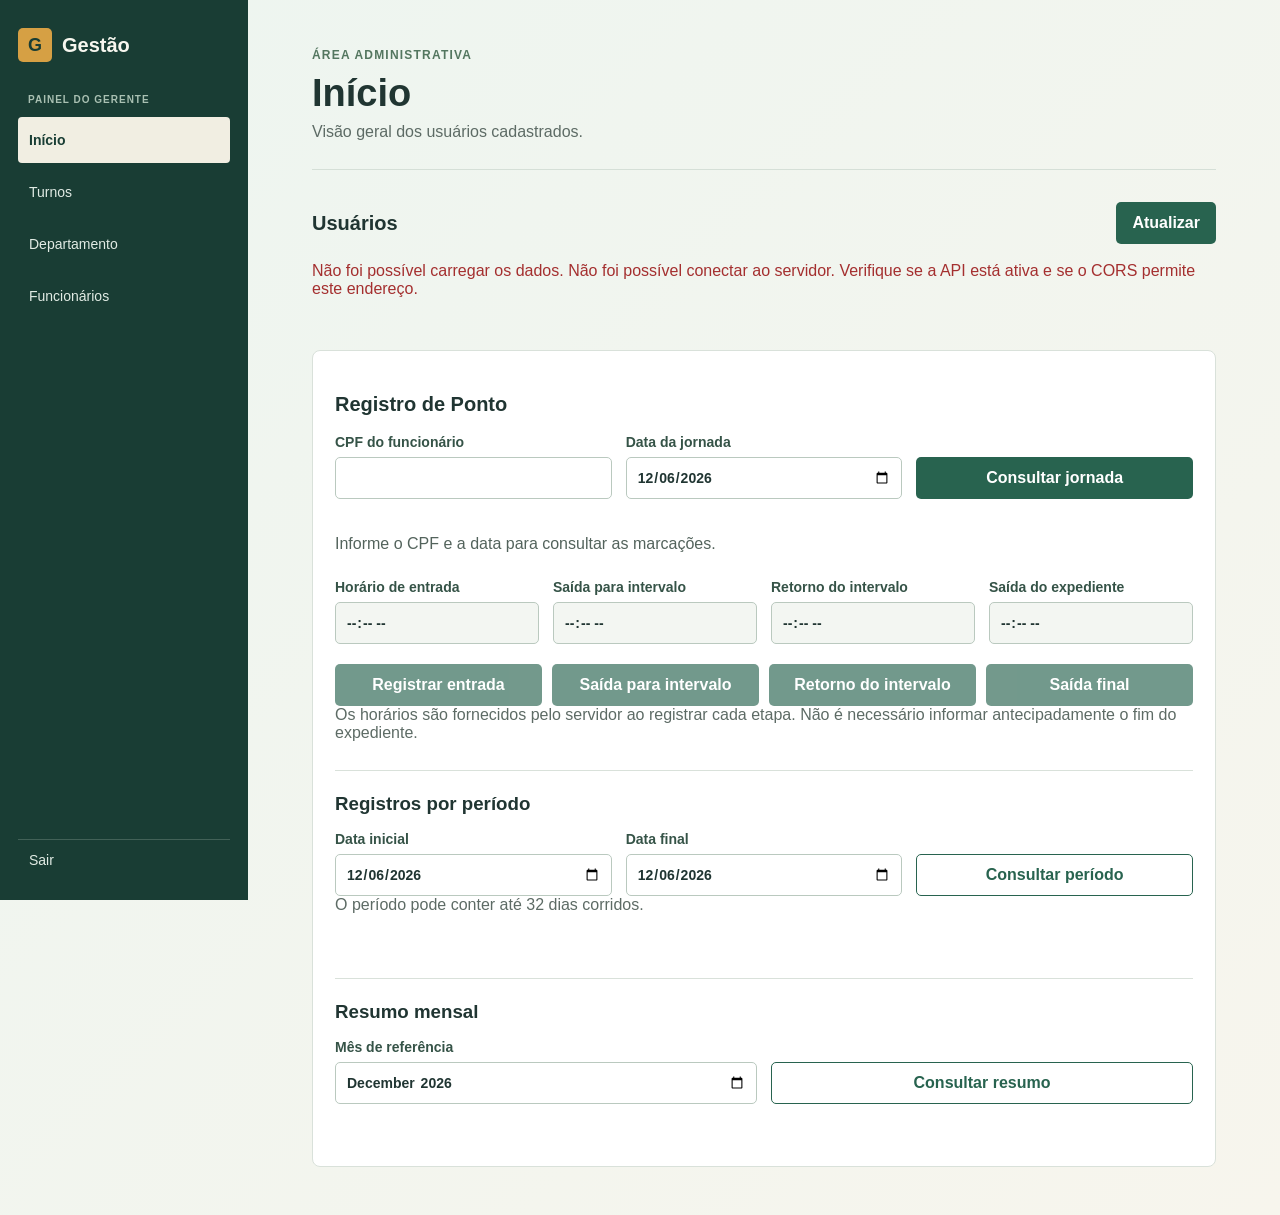
==== Front/html/dashboard.html @ 1704f710 "Implementa registro de ponto dos funcionários Co-authored-by: Copilot <223556219+Copilot@users.norep" ====
<!doctype html>
<html lang="pt-BR">
<head>
  <meta charset="utf-8">
  <meta name="viewport" content="width=device-width, initial-scale=1">
  <title>Painel de controle</title>
  <link rel="stylesheet" href="../css/style.css">
  <script src="../js/api.js" defer></script>
  <script src="../js/main.js" defer></script>
  <script src="../js/menu.js" defer></script>
  <script src="../js/ponto.js" defer></script>
</head>
<body>
  <div class="dashboard-layout">
    <aside class="sidebar" aria-label="Navegação principal">
      <div class="sidebar-top">
        <a class="sidebar-brand" href="#inicio"><span class="brand-mark" aria-hidden="true">G</span>Gestão</a>
        <p class="sidebar-caption">PAINEL DO GERENTE</p>
      </div>

      <nav class="sidebar-nav">
        <a class="menu-link" href="#inicio" data-menu-item="inicio" data-title="Início" data-description="Visão geral dos usuários cadastrados." aria-current="page">Início</a>
        <a class="menu-link" href="#turnos" data-menu-item="turnos" data-title="Turnos" data-description="Consulte os turnos cadastrados.">Turnos</a>
        <a class="menu-link" href="#departamentos" data-menu-item="departamentos" data-title="Departamento" data-description="Consulte os departamentos cadastrados.">Departamento</a>
        <a class="menu-link" href="#funcionarios" data-menu-item="funcionarios" data-title="Funcionários" data-description="Consulte os funcionários cadastrados.">Funcionários</a>
      </nav>

      <a class="sidebar-logout" href="index.html" data-logout>Sair</a>
    </aside>

    <main class="dashboard-content">
      <header class="dashboard-header">
        <div>
          <p class="sobretitulo">ÁREA ADMINISTRATIVA</p>
          <h1 id="titulo-pagina">Início</h1>
          <p id="descricao-pagina" class="descricao">Visão geral dos usuários cadastrados.</p>
        </div>
      </header>

      <section class="dashboard-panel" data-panel="inicio" aria-labelledby="titulo-inicio">
        <div class="barra-lista">
          <h2 id="titulo-inicio">Usuários</h2>
          <button type="button" data-refresh="inicio">Atualizar</button>
        </div>
        <p class="mensagem" data-status="inicio" role="status" aria-live="polite">Carregando...</p>
        <div class="lista-usuarios" data-list="inicio"></div>

        <section class="ponto-card" aria-labelledby="titulo-registro-ponto">
          <div class="barra-lista">
            <h2 id="titulo-registro-ponto">Registro de Ponto</h2>
          </div>
          <form class="ponto-formulario" data-ponto-form>
            <label for="ponto-cpf">
              CPF do funcionário
              <input id="ponto-cpf" name="cpf" type="text" inputmode="numeric"
                     autocomplete="off" maxlength="14" required>
            </label>
            <label for="ponto-data">
              Data da jornada
              <input id="ponto-data" name="data" type="date" required>
            </label>
            <button type="submit" data-ponto-consultar>Consultar jornada</button>
          </form>
          <p class="mensagem" data-ponto-funcionario role="status" aria-live="polite"></p>
          <p class="mensagem" data-ponto-status role="status" aria-live="polite">
            Informe o CPF e a data para consultar as marcações.
          </p>
          <div class="ponto-horarios" aria-label="Horários registrados">
            <label for="ponto-entrada">Horário de entrada
              <input id="ponto-entrada" data-ponto-horario="entrada" type="time" readonly>
            </label>
            <label for="ponto-saida-intervalo">Saída para intervalo
              <input id="ponto-saida-intervalo" data-ponto-horario="saidaIntervalo" type="time" readonly>
            </label>
            <label for="ponto-retorno-intervalo">Retorno do intervalo
              <input id="ponto-retorno-intervalo" data-ponto-horario="retornoIntervalo" type="time" readonly>
            </label>
            <label for="ponto-saida-final">Saída do expediente
              <input id="ponto-saida-final" data-ponto-horario="saidaFinal" type="time" readonly>
            </label>
          </div>
          <div class="acoes-ponto" aria-label="Registrar marcação">
            <button type="button" data-ponto-marcar="ENTRADA" disabled>Registrar entrada</button>
            <button type="button" data-ponto-marcar="SAIDA_INTERVALO" disabled>Saída para intervalo</button>
            <button type="button" data-ponto-marcar="RETORNO_INTERVALO" disabled>Retorno do intervalo</button>
            <button type="button" data-ponto-marcar="SAIDA_FINAL" disabled>Saída final</button>
          </div>
          <p class="descricao">Os horários são fornecidos pelo servidor ao registrar cada etapa. Não é necessário informar antecipadamente o fim do expediente.</p>

          <div class="ponto-resumo">
            <h3>Registros por período</h3>
            <form class="ponto-formulario" data-ponto-periodo-form>
              <label for="ponto-periodo-inicio">Data inicial
                <input id="ponto-periodo-inicio" name="inicio" type="date" required>
              </label>
              <label for="ponto-periodo-fim">Data final
                <input id="ponto-periodo-fim" name="fim" type="date" required>
              </label>
              <button type="submit" class="botao-secundario">Consultar período</button>
            </form>
            <p class="descricao">O período pode conter até 32 dias corridos.</p>
            <p class="mensagem" data-ponto-periodo-status role="status" aria-live="polite"></p>
            <div class="lista-usuarios" data-ponto-periodo-lista></div>
          </div>

          <div class="ponto-resumo">
            <h3>Resumo mensal</h3>
            <form class="ponto-formulario" data-ponto-resumo-form>
              <label for="ponto-mes">Mês de referência
                <input id="ponto-mes" name="mes" type="month" required>
              </label>
              <button type="submit" class="botao-secundario">Consultar resumo</button>
            </form>
            <p class="mensagem" data-ponto-resumo-status role="status" aria-live="polite"></p>
            <dl class="ponto-resumo-lista" data-ponto-resumo-lista></dl>
          </div>
        </section>
      </section>

      <section class="dashboard-panel" data-panel="turnos" aria-labelledby="titulo-turnos" hidden>
        <div class="barra-lista">
          <h2 id="titulo-turnos">Turnos disponíveis</h2>
          <div class="acoes-lista">
            <button type="button" class="botao-secundario" data-refresh="turnos">Atualizar</button>
            <button type="button" data-add-shift>Novo turno</button>
          </div>
        </div>
        <p class="mensagem" data-status="turnos" role="status" aria-live="polite"></p>
        <div class="lista-usuarios" data-list="turnos"></div>
      </section>

      <section class="dashboard-panel" data-panel="departamentos" aria-labelledby="titulo-departamentos" hidden>
        <div class="barra-lista">
          <h2 id="titulo-departamentos">Departamentos cadastrados</h2>
          <div class="acoes-lista">
            <button type="button" class="botao-secundario" data-refresh="departamentos">Atualizar</button>
            <button type="button" data-add-department>Novo departamento</button>
          </div>
        </div>
        <p class="mensagem" data-status="departamentos" role="status" aria-live="polite"></p>
        <div class="lista-usuarios" data-list="departamentos"></div>
        <section class="detalhe-departamento" aria-labelledby="titulo-funcionarios-departamento">
          <h2 id="titulo-funcionarios-departamento" data-selected-department>Funcionários do departamento</h2>
          <p class="mensagem" data-department-employees-status role="status" aria-live="polite">
            Selecione um departamento para consultar os funcionários.
          </p>
          <div class="lista-usuarios" data-list="department-employees"></div>
        </section>
      </section>

      <section class="dashboard-panel" data-panel="funcionarios" aria-labelledby="titulo-funcionarios" hidden>
        <div class="barra-lista">
          <h2 id="titulo-funcionarios">Funcionários cadastrados</h2>
          <div class="acoes-lista">
            <button type="button" class="botao-secundario" data-refresh="funcionarios">Atualizar</button>
            <button type="button" data-add-employee>Adicionar Funcionário</button>
          </div>
        </div>
        <p class="mensagem" data-status="funcionarios" role="status" aria-live="polite"></p>
        <div class="lista-usuarios" data-list="funcionarios"></div>
      </section>
    </main>
  </div>

  <dialog class="modal-funcionario" data-employee-dialog aria-labelledby="titulo-modal-funcionario">
    <form data-employee-form>
      <div class="modal-cabecalho">
        <h2 id="titulo-modal-funcionario" data-employee-form-title>Novo funcionário</h2>
        <button type="button" class="botao-fechar" data-close-employee-dialog aria-label="Fechar formulário">×</button>
      </div>

      <div class="grade-campos-funcionario">
        <label class="campo-funcionario" for="funcionario-nome">
          Nome completo
          <input id="funcionario-nome" name="nome" type="text" maxlength="120" autocomplete="name" required>
        </label>
        <label class="campo-funcionario" for="funcionario-cpf">
          CPF
          <input id="funcionario-cpf" name="cpf" type="text" maxlength="14" autocomplete="off" required>
        </label>
        <label class="campo-funcionario" for="funcionario-telefone">
          Telefone
          <input id="funcionario-telefone" name="telefone" type="tel" maxlength="20" autocomplete="tel" required>
        </label>
        <label class="campo-funcionario" for="funcionario-endereco">
          Endereço
          <input id="funcionario-endereco" name="endereco" type="text" maxlength="255" autocomplete="street-address" required>
        </label>
        <label class="campo-funcionario" for="funcionario-funcao">
          Função
          <input id="funcionario-funcao" name="funcao" type="text" maxlength="120" required>
        </label>
        <label class="campo-funcionario" for="funcionario-turno">
          Turno
          <select id="funcionario-turno" name="turno" required>
            <option value="">Selecione um turno</option>
          </select>
        </label>
        <label class="campo-funcionario" for="departamento">
          Departamento
          <select id="departamento" name="departamento" required>
            <option value="">Selecione um departamento</option>
          </select>
        </label>
        <label class="campo-funcionario" for="funcionario-turno-vigencia" data-shift-effective-field>
          Início da vigência da jornada
          <input id="funcionario-turno-vigencia" name="turnoVigenciaInicio" type="datetime-local">
        </label>
      </div>

      <p class="mensagem" data-employee-form-status role="status" aria-live="polite"></p>
      <div class="acoes-formulario">
        <button type="button" class="botao-secundario" data-close-employee-dialog>Cancelar</button>
        <button type="submit" data-employee-submit>Salvar funcionário</button>
      </div>
    </form>
  </dialog>

  <dialog class="modal-turno" data-shift-dialog aria-labelledby="titulo-modal-turno">
    <form data-shift-form>
      <div class="modal-cabecalho">
        <h2 id="titulo-modal-turno" data-shift-form-title>Nova jornada</h2>
        <button type="button" class="botao-fechar" data-close-shift-dialog aria-label="Fechar formulário">×</button>
      </div>

      <label class="campo-turno" for="turno-nome">
        Nome da jornada
        <input id="turno-nome" name="nome" type="text" maxlength="120" required>
      </label>

      <div class="grade-campos-funcionario">
        <label class="campo-turno" for="turno-tipo-jornada">
          Tipo de jornada
          <select id="turno-tipo-jornada" name="tipoJornada" required>
            <option value="DIURNA">Diurna</option>
            <option value="NOTURNA">Noturna</option>
            <option value="PERSONALIZADA">Personalizada</option>
          </select>
        </label>
        <label class="campo-turno" for="turno-tipo-escala">
          Tipo de escala
          <select id="turno-tipo-escala" name="tipoEscala" required>
            <option value="SEMANAL_FIXA">Semanal fixa</option>
            <option value="12X36">12x36</option>
            <option value="PERSONALIZADA">Personalizada por dias da semana</option>
          </select>
        </label>
        <label class="campo-turno" for="turno-inicio">
          Horário de início
          <input id="turno-inicio" name="horarioInicio" type="time" required>
        </label>
        <label class="campo-turno" for="turno-fim">
          Horário de término
          <input id="turno-fim" name="horarioFim" type="time" required>
        </label>
      </div>

      <fieldset class="campo-turno" data-weekdays-fieldset>
        <legend>Dias de trabalho</legend>
        <div class="selecao-dias-semana">
          <label><input type="checkbox" name="diasSemana" value="MONDAY"> Segunda-feira</label>
          <label><input type="checkbox" name="diasSemana" value="TUESDAY"> Terça-feira</label>
          <label><input type="checkbox" name="diasSemana" value="WEDNESDAY"> Quarta-feira</label>
          <label><input type="checkbox" name="diasSemana" value="THURSDAY"> Quinta-feira</label>
          <label><input type="checkbox" name="diasSemana" value="FRIDAY"> Sexta-feira</label>
          <label><input type="checkbox" name="diasSemana" value="SATURDAY"> Sábado</label>
          <label><input type="checkbox" name="diasSemana" value="SUNDAY"> Domingo</label>
        </div>
      </fieldset>

      <p class="mensagem" data-shift-schedule-help role="status" aria-live="polite"></p>
      <div class="campo-turno">
        <p>Intervalos não remunerados</p>
        <div data-break-list></div>
        <button type="button" class="botao-secundario" data-add-break>
          Adicionar intervalo
        </button>
      </div>
      <p class="descricao">Informe cada intervalo não remunerado; períodos sobrepostos ou fora da jornada serão recusados.</p>

      <label class="campo-turno" for="turno-data-referencia" data-reference-date-field hidden>
        Data de referência do ciclo 12x36
        <input id="turno-data-referencia" name="dataReferencia" type="date">
      </label>

      <p class="mensagem" data-workload-preview aria-live="polite">Carga efetiva calculada: informe início e término.</p>
      <div class="grade-campos-funcionario">
        <label class="campo-turno" for="turno-carga-diaria-contratual">
          Carga contratual diária (minutos, opcional)
          <input id="turno-carga-diaria-contratual" name="cargaDiariaContratualMinutos" type="number" min="0" step="1">
        </label>
        <label class="campo-turno" for="turno-carga-semanal-contratual">
          Carga contratual semanal (minutos, opcional)
          <input id="turno-carga-semanal-contratual" name="cargaSemanalContratualMinutos" type="number" min="0" step="1">
        </label>
        <label class="campo-turno" for="turno-carga-mensal">
          Carga mensal padrão (minutos, opcional)
          <input id="turno-carga-mensal" name="cargaMensalPadraoMinutos" type="number" min="0" step="1">
        </label>
      </div>
      <p class="descricao">As cargas contratuais são parâmetros separados da duração efetiva calculada a partir dos horários.</p>

      <p class="mensagem" data-shift-form-status role="status" aria-live="polite"></p>
      <div class="acoes-formulario">
        <button type="button" class="botao-secundario" data-close-shift-dialog>Cancelar</button>
        <button type="submit" data-shift-submit>Salvar jornada</button>
      </div>
    </form>
  </dialog>

  <dialog class="modal-departamento" data-department-dialog aria-labelledby="titulo-modal-departamento">
    <form data-department-form>
      <div class="modal-cabecalho">
        <h2 id="titulo-modal-departamento" data-department-form-title>Novo departamento</h2>
        <button type="button" class="botao-fechar" data-close-department-dialog aria-label="Fechar formulário">×</button>
      </div>

      <label class="campo-departamento" for="departamento-nome">
        Nome do departamento
        <input id="departamento-nome" name="departamento" type="text" required>
      </label>

      <p class="mensagem" data-department-form-status role="status" aria-live="polite"></p>
      <div class="acoes-formulario">
        <button type="button" class="botao-secundario" data-close-department-dialog>Cancelar</button>
        <button type="submit" data-department-submit>Salvar departamento</button>
      </div>
    </form>
  </dialog>
</body>
</html>
---- Front/css/style.css ----
:root {
  font-family: Arial, Helvetica, sans-serif;
  color: #203532;
  background: #f3f6f2;
  font-synthesis: none;
  text-rendering: optimizeLegibility;
}

* {
  box-sizing: border-box;
}

body {
  min-width: 320px;
  min-height: 100vh;
  margin: 0;
  background: linear-gradient(135deg, #edf5f0 0%, #f7f5ed 100%);
}

.pagina {
  width: min(900px, calc(100% - 32px));
  margin: 0 auto;
  padding: 64px 0;
}

.cabecalho {
  padding-bottom: 32px;
  border-bottom: 1px solid #d5dfd7;
}

.sobretitulo {
  margin: 0 0 10px;
  color: #53765f;
  font-size: 12px;
  font-weight: 700;
  letter-spacing: 1.2px;
}

h1,
h2,
p {
  margin-top: 0;
}

h1 {
  margin-bottom: 8px;
  font-size: 38px;
}

.descricao {
  margin-bottom: 0;
  color: #5d6b65;
}

.barra-lista {
  display: flex;
  align-items: center;
  justify-content: space-between;
  gap: 16px;
  margin: 28px 0 18px;
}

.barra-lista h2 {
  margin: 0;
  font-size: 20px;
}

button {
  min-height: 42px;
  padding: 0 16px;
  border: 0;
  border-radius: 5px;
  background: #28634f;
  color: #fff;
  font: inherit;
  font-weight: 700;
  cursor: pointer;
}

button:hover {
  background: #1e503f;
}

button:focus-visible {
  outline: 3px solid #e0a53a;
  outline-offset: 3px;
}

button:disabled {
  cursor: wait;
  opacity: 0.65;
}

.mensagem {
  min-height: 24px;
  margin-bottom: 12px;
  color: #53635c;
}

.mensagem.erro {
  color: #a42f2f;
}

.lista-usuarios {
  display: grid;
  gap: 10px;
}

.ponto-card {
  margin-top: 40px;
  padding: 22px;
  border: 1px solid #d9e1da;
  border-radius: 8px;
  background: #fff;
}

.ponto-formulario,
.ponto-horarios {
  display: grid;
  grid-template-columns: repeat(auto-fit, minmax(190px, 1fr));
  align-items: end;
  gap: 14px;
}

.ponto-formulario label,
.ponto-horarios label {
  display: grid;
  gap: 7px;
  color: #355347;
  font-size: 14px;
  font-weight: 700;
}

.ponto-formulario input,
.ponto-horarios input {
  width: 100%;
  min-height: 42px;
  padding: 8px 10px;
  border: 1px solid #bac9bf;
  border-radius: 5px;
  background: #fff;
  color: #203532;
  font: inherit;
}

.ponto-horarios {
  margin: 20px 0;
}

.ponto-horarios input[readonly] {
  background: #f3f6f2;
}

.acoes-ponto {
  display: flex;
  flex-wrap: wrap;
  gap: 10px;
}

.acoes-ponto button {
  flex: 1 1 190px;
}

.ponto-resumo {
  margin-top: 28px;
  padding-top: 22px;
  border-top: 1px solid #d9e1da;
}

.ponto-resumo h3 {
  margin: 0 0 16px;
}

.ponto-resumo-lista {
  display: grid;
  grid-template-columns: minmax(180px, 1fr) minmax(100px, 1fr);
  gap: 8px 16px;
  margin: 16px 0 0;
}

.ponto-resumo-lista dt {
  color: #53635c;
}

.ponto-resumo-lista dd {
  margin: 0;
  font-weight: 700;
}

.usuario {
  padding: 18px 20px;
  border: 1px solid #d9e1da;
  border-left: 4px solid #cf9a3c;
  border-radius: 5px;
  background: #fff;
}

.usuario h3 {
  margin: 0 0 8px;
  font-size: 17px;
}

.usuario p {
  margin: 4px 0 0;
  color: #53635c;
  font-size: 14px;
  overflow-wrap: anywhere;
}

.dashboard-layout {
  min-height: 100vh;
}

.sidebar {
  position: fixed;
  z-index: 2;
  inset: 0 auto 0 0;
  display: flex;
  width: 248px;
  flex-direction: column;
  padding: 28px 18px 20px;
  background: #193d34;
  color: #f7f7ef;
}

.sidebar-brand {
  display: inline-flex;
  align-items: center;
  gap: 10px;
  color: inherit;
  font-size: 20px;
  font-weight: 700;
  text-decoration: none;
}

.brand-mark {
  display: grid;
  width: 34px;
  aspect-ratio: 1;
  place-items: center;
  border-radius: 5px;
  background: #d6a044;
  color: #193d34;
  font-size: 18px;
}

.sidebar-caption {
  margin: 32px 10px 12px;
  color: #a9c0b2;
  font-size: 10px;
  font-weight: 700;
  letter-spacing: 1px;
}

.sidebar-nav {
  display: grid;
  gap: 6px;
}

.menu-link {
  display: flex;
  min-height: 46px;
  align-items: center;
  gap: 12px;
  padding: 0 11px;
  border-radius: 4px;
  color: #e1ebe4;
  font-size: 14px;
  text-decoration: none;
  transition: background-color 150ms ease, color 150ms ease;
}

.menu-link:hover {
  background: #285347;
}

.menu-link[aria-current="page"] {
  background: #f1eee2;
  color: #193d34;
  font-weight: 700;
}

.sidebar-logout {
  margin-top: auto;
  padding: 12px 11px;
  border-top: 1px solid #426157;
  color: #e1ebe4;
  font-size: 14px;
  text-decoration: none;
}

.sidebar-logout:hover {
  color: #f0c46f;
}

.dashboard-content {
  width: min(1180px, calc(100% - 248px));
  margin-left: 248px;
  padding: 48px clamp(24px, 5vw, 72px);
}

.dashboard-header {
  padding-bottom: 28px;
  border-bottom: 1px solid #d5dfd7;
}

.dashboard-header h1 {
  margin-bottom: 8px;
}

.dashboard-panel {
  padding-top: 12px;
}

.dashboard-panel[hidden] {
  display: none;
}

.dashboard-panel .barra-lista {
  margin-top: 20px;
}

.acoes-lista {
  display: flex;
  flex-wrap: wrap;
  gap: 10px;
}

.botao-secundario {
  border: 1px solid #28634f;
  background: transparent;
  color: #28634f;
}

.botao-secundario:hover {
  background: #e6eee8;
}

.item-dashboard {
  padding: 18px 20px;
  border: 1px solid #d9e1da;
  border-left: 4px solid #cf9a3c;
  border-radius: 5px;
  background: #fff;
}

.botao-departamento {
  width: 100%;
  min-height: 58px;
  text-align: left;
}

.botao-departamento[aria-pressed="true"] {
  outline: 3px solid #e0a53a;
  outline-offset: 2px;
}

.detalhe-departamento {
  margin-top: 32px;
  padding-top: 20px;
  border-top: 1px solid #d5dfd7;
}

.detalhe-departamento h2 {
  margin: 0 0 12px;
  font-size: 20px;
}

.item-dashboard h3 {
  margin: 0 0 8px;
  font-size: 17px;
}

.item-dashboard p {
  margin: 4px 0 0;
  color: #53635c;
  font-size: 14px;
  overflow-wrap: anywhere;
}

.botao-editar-funcionario {
  min-height: 36px;
  margin-top: 14px;
}

.modal-funcionario,
.modal-turno,
.modal-departamento {
  width: min(100% - 32px, 680px);
  max-height: calc(100vh - 32px);
  overflow-y: auto;
  padding: 28px;
  border: 1px solid #d9e1da;
  border-top: 4px solid #cf9a3c;
  border-radius: 7px;
  background: #fff;
  color: #203532;
  box-shadow: 0 18px 48px rgb(32 53 50 / 18%);
}

.modal-funcionario::backdrop,
.modal-turno::backdrop,
.modal-departamento::backdrop {
  background: rgb(25 61 52 / 55%);
}

.modal-cabecalho {
  display: flex;
  align-items: center;
  justify-content: space-between;
  gap: 12px;
  margin-bottom: 22px;
}

.modal-cabecalho h2 {
  margin: 0;
  font-size: 22px;
}

.botao-fechar {
  min-width: 36px;
  min-height: 36px;
  padding: 0;
  background: transparent;
  color: #53635c;
  font-size: 26px;
}

.botao-fechar:hover {
  background: #e6eee8;
  color: #203532;
}

.campo-funcionario {
  display: grid;
  gap: 8px;
  margin-bottom: 18px;
  font-size: 14px;
  font-weight: 700;
}

.campo-departamento {
  display: grid;
  gap: 8px;
  margin-bottom: 18px;
  font-size: 14px;
  font-weight: 700;
}

.campo-turno {
  display: grid;
  gap: 8px;
  margin-bottom: 18px;
  font-size: 14px;
  font-weight: 700;
}

.campo-turno[hidden] {
  display: none;
}

.intervalo-jornada {
  display: grid;
  grid-template-columns: repeat(2, minmax(0, 1fr)) auto;
  align-items: end;
  gap: 12px;
  margin-bottom: 12px;
}

.intervalo-jornada .campo-turno {
  margin-bottom: 0;
}

.campo-turno legend {
  padding: 0;
}

.selecao-dias-semana {
  display: grid;
  grid-template-columns: repeat(auto-fit, minmax(150px, 1fr));
  gap: 8px 14px;
  font-weight: 400;
}

.selecao-dias-semana label {
  display: flex;
  align-items: center;
  gap: 8px;
}

.selecao-dias-semana input[type="checkbox"] {
  width: 18px;
  min-height: 18px;
  margin: 0;
  accent-color: #28634f;
}

.campo-funcionario[hidden] {
  display: none;
}

.grade-campos-funcionario {
  display: grid;
  grid-template-columns: repeat(2, minmax(0, 1fr));
  column-gap: 20px;
}

.campo-funcionario input,
.campo-funcionario select,
.campo-departamento input,
.campo-turno input:not([type="checkbox"]),
.campo-turno select {
  width: 100%;
  min-height: 44px;
  padding: 10px 12px;
  border: 1px solid #bdcbc1;
  border-radius: 4px;
  background: #fbfcfb;
  color: #203532;
  font: inherit;
}

.campo-funcionario input:focus-visible,
.campo-funcionario select:focus-visible,
.campo-departamento input:focus-visible,
.campo-turno input:not([type="checkbox"]):focus-visible,
.campo-turno select:focus-visible {
  border-color: #28634f;
  outline: 3px solid rgb(40 99 79 / 18%);
}

.campo-funcionario input:read-only {
  background: #edf1ed;
  color: #53635c;
  cursor: not-allowed;
}

.acoes-formulario {
  display: flex;
  justify-content: flex-end;
  gap: 10px;
}

@media (max-width: 560px) {
  .grade-campos-funcionario {
    grid-template-columns: minmax(0, 1fr);
  }

  .intervalo-jornada {
    grid-template-columns: minmax(0, 1fr);
  }
}

.login-page {
  background-color: #edf2ee;
  background-image: linear-gradient(135deg, #edf4ef 0%, #f5f2e9 100%);
}

.login-container {
  display: grid;
  min-height: 100vh;
  min-height: 100svh;
  place-items: center;
  padding: 24px;
}

.login-card {
  width: min(100%, 420px);
  padding: 40px;
  border: 1px solid #d9e1da;
  border-top: 4px solid #cf9a3c;
  border-radius: 7px;
  background: #fff;
  box-shadow: 0 18px 48px rgb(32 53 50 / 10%);
}

.login-card h1 {
  margin-bottom: 8px;
  font-size: 30px;
}

.login-descricao {
  margin-bottom: 28px;
  color: #5d6b65;
  line-height: 1.5;
}

.campo-login {
  display: grid;
  gap: 8px;
  margin-bottom: 18px;
}

.campo-login label {
  font-size: 14px;
  font-weight: 700;
}

.campo-login input {
  width: 100%;
  min-height: 46px;
  padding: 10px 12px;
  border: 1px solid #bdcbc1;
  border-radius: 4px;
  background: #fbfcfb;
  color: #203532;
  font: inherit;
}

.campo-login input:focus-visible {
  border-color: #28634f;
  outline: 3px solid rgb(40 99 79 / 18%);
}

.botao-entrar {
  width: 100%;
  margin-top: 4px;
}

.mensagem-login {
  min-height: 22px;
  margin: 14px 0 0;
  color: #28634f;
  font-size: 14px;
  line-height: 1.5;
}

.mensagem-login.erro {
  color: #a42f2f;
}

@media (max-width: 520px) {
  .pagina {
    padding: 36px 0;
  }

  h1 {
    font-size: 32px;
  }

  .barra-lista {
    align-items: flex-start;
    flex-direction: column;
  }

  .acoes-lista {
    width: 100%;
    flex-wrap: wrap;
  }

  .login-card {
    padding: 30px 24px;
  }
}

@media (max-width: 760px) {
  .sidebar {
    position: sticky;
    inset: 0 auto auto;
    width: 100%;
    padding: 12px 16px 10px;
  }

  .sidebar-top {
    display: flex;
    align-items: center;
    justify-content: space-between;
    gap: 12px;
  }

  .sidebar-brand {
    font-size: 17px;
  }

  .brand-mark {
    width: 30px;
  }

  .sidebar-caption {
    margin: 0;
  }

  .sidebar-nav {
    display: flex;
    gap: 4px;
    overflow-x: auto;
    padding-top: 10px;
  }

  .menu-link {
    min-height: 40px;
    flex: 0 0 auto;
    gap: 7px;
    padding: 0 10px;
  }

  .sidebar-logout {
    position: absolute;
    top: 14px;
    right: 16px;
    margin: 0;
    padding: 8px 0 8px 12px;
    border: 0;
  }

  .sidebar-caption {
    margin-right: 54px;
  }

  .dashboard-content {
    width: 100%;
    margin: 0;
    padding: 32px 20px;
  }
}

@media (max-width: 420px) {
  .sidebar-caption {
    display: none;
  }

  .dashboard-content {
    padding: 26px 16px;
  }
}
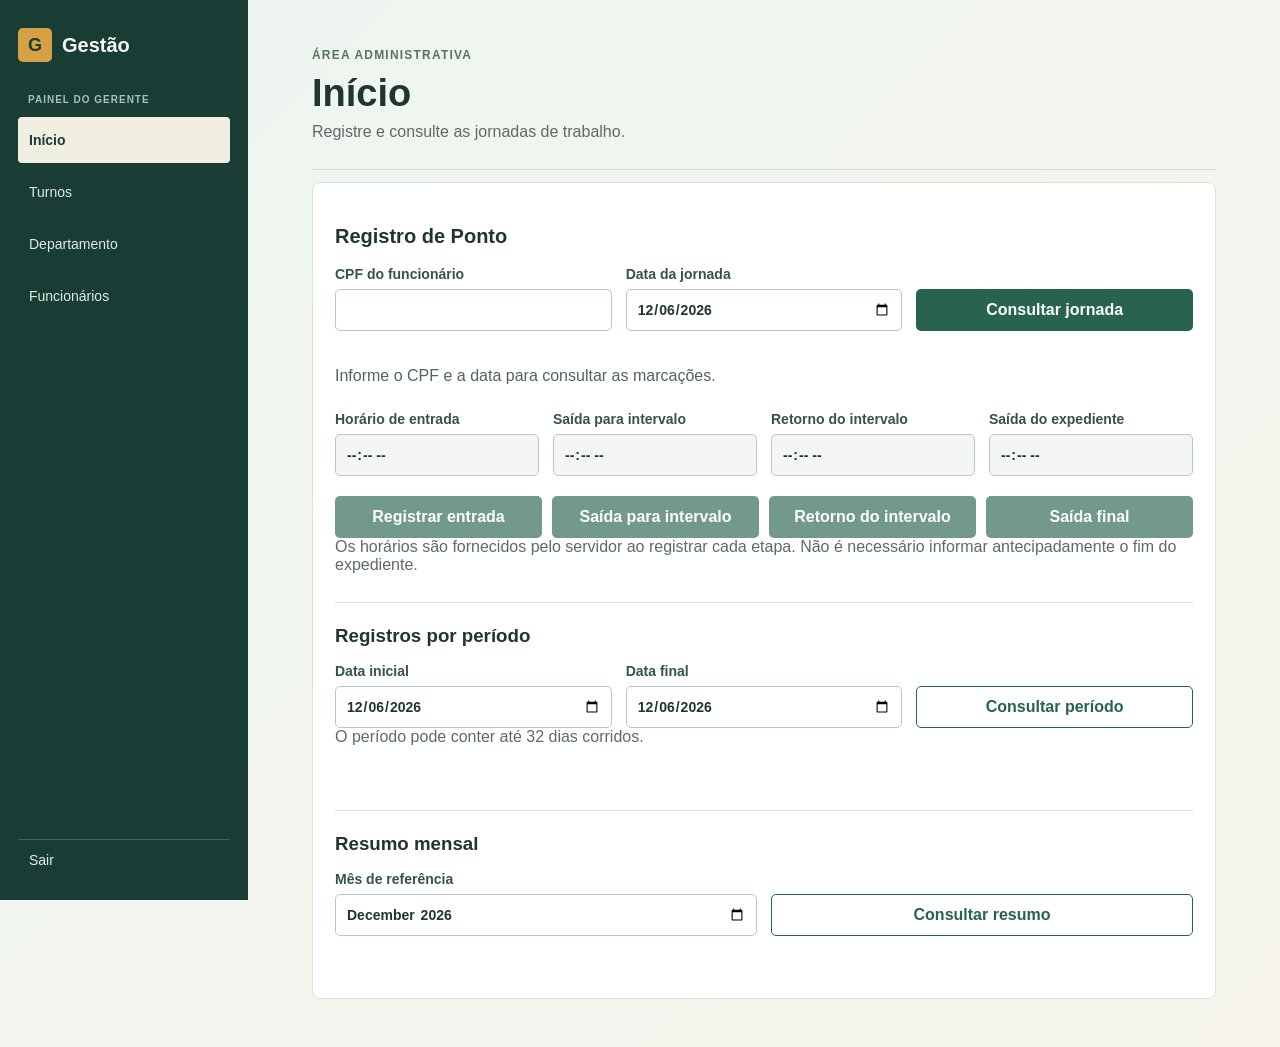
==== commit 650e04df: "Documenta o projeto e ajusta o painel inicial Co-authored-by: Copilot <223556219+Copilot@users.norep" ====
--- a/Front/html/dashboard.html
+++ b/Front/html/dashboard.html
@@ -18,8 +18,9 @@
         <p class="sidebar-caption">PAINEL DO GERENTE</p>
       </div>
 
+      <!-- Os links alteram o hash; menu.js escolhe o painel e notifica main.js. -->
       <nav class="sidebar-nav">
-        <a class="menu-link" href="#inicio" data-menu-item="inicio" data-title="Início" data-description="Visão geral dos usuários cadastrados." aria-current="page">Início</a>
+        <a class="menu-link" href="#inicio" data-menu-item="inicio" data-title="Início" data-description="Registre e consulte as jornadas de trabalho.">Início</a>
         <a class="menu-link" href="#turnos" data-menu-item="turnos" data-title="Turnos" data-description="Consulte os turnos cadastrados.">Turnos</a>
         <a class="menu-link" href="#departamentos" data-menu-item="departamentos" data-title="Departamento" data-description="Consulte os departamentos cadastrados.">Departamento</a>
         <a class="menu-link" href="#funcionarios" data-menu-item="funcionarios" data-title="Funcionários" data-description="Consulte os funcionários cadastrados.">Funcionários</a>
@@ -33,18 +34,12 @@
         <div>
           <p class="sobretitulo">ÁREA ADMINISTRATIVA</p>
           <h1 id="titulo-pagina">Início</h1>
-          <p id="descricao-pagina" class="descricao">Visão geral dos usuários cadastrados.</p>
+          <p id="descricao-pagina" class="descricao">Registre e consulte as jornadas de trabalho.</p>
         </div>
       </header>
 
-      <section class="dashboard-panel" data-panel="inicio" aria-labelledby="titulo-inicio">
-        <div class="barra-lista">
-          <h2 id="titulo-inicio">Usuários</h2>
-          <button type="button" data-refresh="inicio">Atualizar</button>
-        </div>
-        <p class="mensagem" data-status="inicio" role="status" aria-live="polite">Carregando...</p>
-        <div class="lista-usuarios" data-list="inicio"></div>
-
+      <!-- O painel inicial concentra as consultas e marcações de ponto. -->
+      <section class="dashboard-panel" data-panel="inicio" aria-labelledby="titulo-registro-ponto">
         <section class="ponto-card" aria-labelledby="titulo-registro-ponto">
           <div class="barra-lista">
             <h2 id="titulo-registro-ponto">Registro de Ponto</h2>
@@ -79,6 +74,7 @@
               <input id="ponto-saida-final" data-ponto-horario="saidaFinal" type="time" readonly>
             </label>
           </div>
+          <!-- O JavaScript habilita somente o botão correspondente à próxima etapa. -->
           <div class="acoes-ponto" aria-label="Registrar marcação">
             <button type="button" data-ponto-marcar="ENTRADA" disabled>Registrar entrada</button>
             <button type="button" data-ponto-marcar="SAIDA_INTERVALO" disabled>Saída para intervalo</button>
@@ -117,6 +113,7 @@
         </section>
       </section>
 
+      <!-- Os valores data-* conectam cada painel às rotinas de main.js. -->
       <section class="dashboard-panel" data-panel="turnos" aria-labelledby="titulo-turnos" hidden>
         <div class="barra-lista">
           <h2 id="titulo-turnos">Turnos disponíveis</h2>
@@ -162,6 +159,7 @@
     </main>
   </div>
 
+  <!-- Os diálogos são preenchidos e enviados por main.js; os data-* ligam cada ação ao script. -->
   <dialog class="modal-funcionario" data-employee-dialog aria-labelledby="titulo-modal-funcionario">
     <form data-employee-form>
       <div class="modal-cabecalho">
@@ -216,6 +214,7 @@
     </form>
   </dialog>
 
+  <!-- Campos de escala permitem configurar dias/pausas; a API refaz as validações no backend. -->
   <dialog class="modal-turno" data-shift-dialog aria-labelledby="titulo-modal-turno">
     <form data-shift-form>
       <div class="modal-cabecalho">
--- a/Front/css/style.css
+++ b/Front/css/style.css
@@ -1,3 +1,4 @@
+/* Tokens visuais e estilos compartilhados pela tela de login e pelo painel. */
 :root {
   font-family: Arial, Helvetica, sans-serif;
   color: #203532;
@@ -106,8 +107,9 @@
   gap: 10px;
 }
 
+/* Cartão de ponto agrupa formulários, marcações e resumos sem misturar com listas administrativas. */
 .ponto-card {
-  margin-top: 40px;
+  margin-top: 0;
   padding: 22px;
   border: 1px solid #d9e1da;
   border-radius: 8px;
@@ -207,6 +209,7 @@
   overflow-wrap: anywhere;
 }
 
+/* Estrutura do painel: navegação lateral fixa e conteúdo principal independente. */
 .dashboard-layout {
   min-height: 100vh;
 }
@@ -308,6 +311,7 @@
   margin-bottom: 8px;
 }
 
+/* Cada seção é alternada pelo atributo hidden controlado por menu.js. */
 .dashboard-panel {
   padding-top: 12px;
 }
@@ -385,6 +389,7 @@
 
 .modal-funcionario,
 .modal-turno,
+/* Estilos compartilhados dos diálogos de cadastro e edição. */
 .modal-departamento {
   width: min(100% - 32px, 680px);
   max-height: calc(100vh - 32px);
@@ -541,6 +546,7 @@
   gap: 10px;
 }
 
+/* Em telas estreitas, formulários e ações passam a ocupar linhas mais compactas. */
 @media (max-width: 560px) {
   .grade-campos-funcionario {
     grid-template-columns: minmax(0, 1fr);
@@ -551,6 +557,7 @@
   }
 }
 
+/* A página de login é centralizada e visualmente separada do painel autenticado. */
 .login-page {
   background-color: #edf2ee;
   background-image: linear-gradient(135deg, #edf4ef 0%, #f5f2e9 100%);
@@ -653,6 +660,7 @@
   }
 }
 
+/* O menu deixa o posicionamento fixo em telas menores para liberar área de conteúdo. */
 @media (max-width: 760px) {
   .sidebar {
     position: sticky;
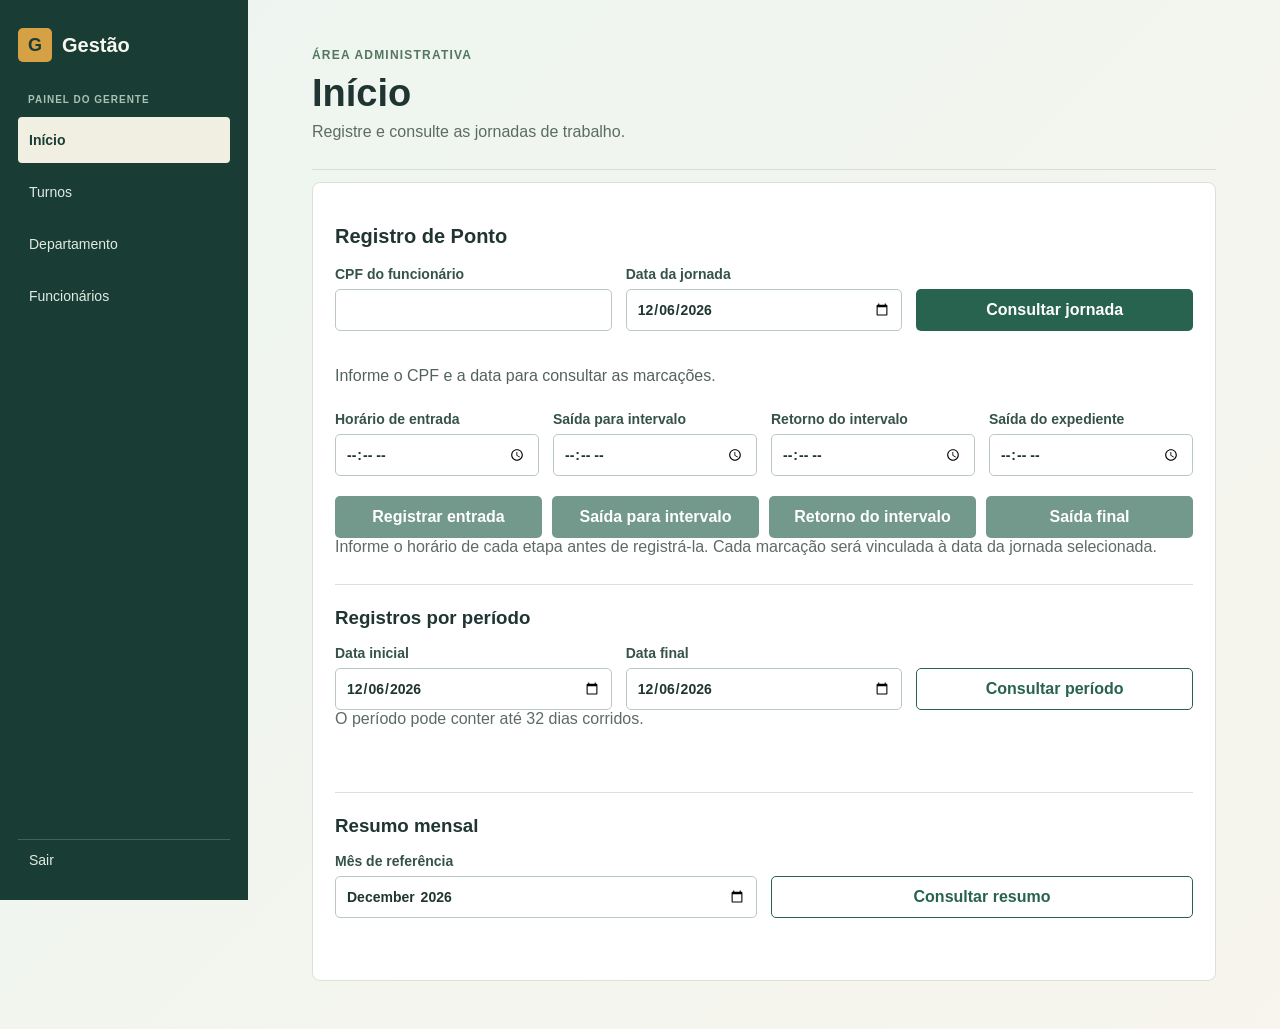
==== commit ba759833: "REGISTROS DE PONTO SEM LIMITADOR" ====
--- a/Front/html/dashboard.html
+++ b/Front/html/dashboard.html
@@ -62,16 +62,16 @@
           </p>
           <div class="ponto-horarios" aria-label="Horários registrados">
             <label for="ponto-entrada">Horário de entrada
-              <input id="ponto-entrada" data-ponto-horario="entrada" type="time" readonly>
+              <input id="ponto-entrada" data-ponto-horario="entrada" type="time" required>
             </label>
             <label for="ponto-saida-intervalo">Saída para intervalo
-              <input id="ponto-saida-intervalo" data-ponto-horario="saidaIntervalo" type="time" readonly>
+              <input id="ponto-saida-intervalo" data-ponto-horario="saidaIntervalo" type="time" required>
             </label>
             <label for="ponto-retorno-intervalo">Retorno do intervalo
-              <input id="ponto-retorno-intervalo" data-ponto-horario="retornoIntervalo" type="time" readonly>
+              <input id="ponto-retorno-intervalo" data-ponto-horario="retornoIntervalo" type="time" required>
             </label>
             <label for="ponto-saida-final">Saída do expediente
-              <input id="ponto-saida-final" data-ponto-horario="saidaFinal" type="time" readonly>
+              <input id="ponto-saida-final" data-ponto-horario="saidaFinal" type="time" required>
             </label>
           </div>
           <!-- O JavaScript habilita somente o botão correspondente à próxima etapa. -->
@@ -81,7 +81,7 @@
             <button type="button" data-ponto-marcar="RETORNO_INTERVALO" disabled>Retorno do intervalo</button>
             <button type="button" data-ponto-marcar="SAIDA_FINAL" disabled>Saída final</button>
           </div>
-          <p class="descricao">Os horários são fornecidos pelo servidor ao registrar cada etapa. Não é necessário informar antecipadamente o fim do expediente.</p>
+          <p class="descricao">Informe o horário de cada etapa antes de registrá-la. Cada marcação será vinculada à data da jornada selecionada.</p>
 
           <div class="ponto-resumo">
             <h3>Registros por período</h3>
--- a/Front/css/style.css
+++ b/Front/css/style.css
@@ -147,10 +147,6 @@
 
 .ponto-horarios {
   margin: 20px 0;
-}
-
-.ponto-horarios input[readonly] {
-  background: #f3f6f2;
 }
 
 .acoes-ponto {
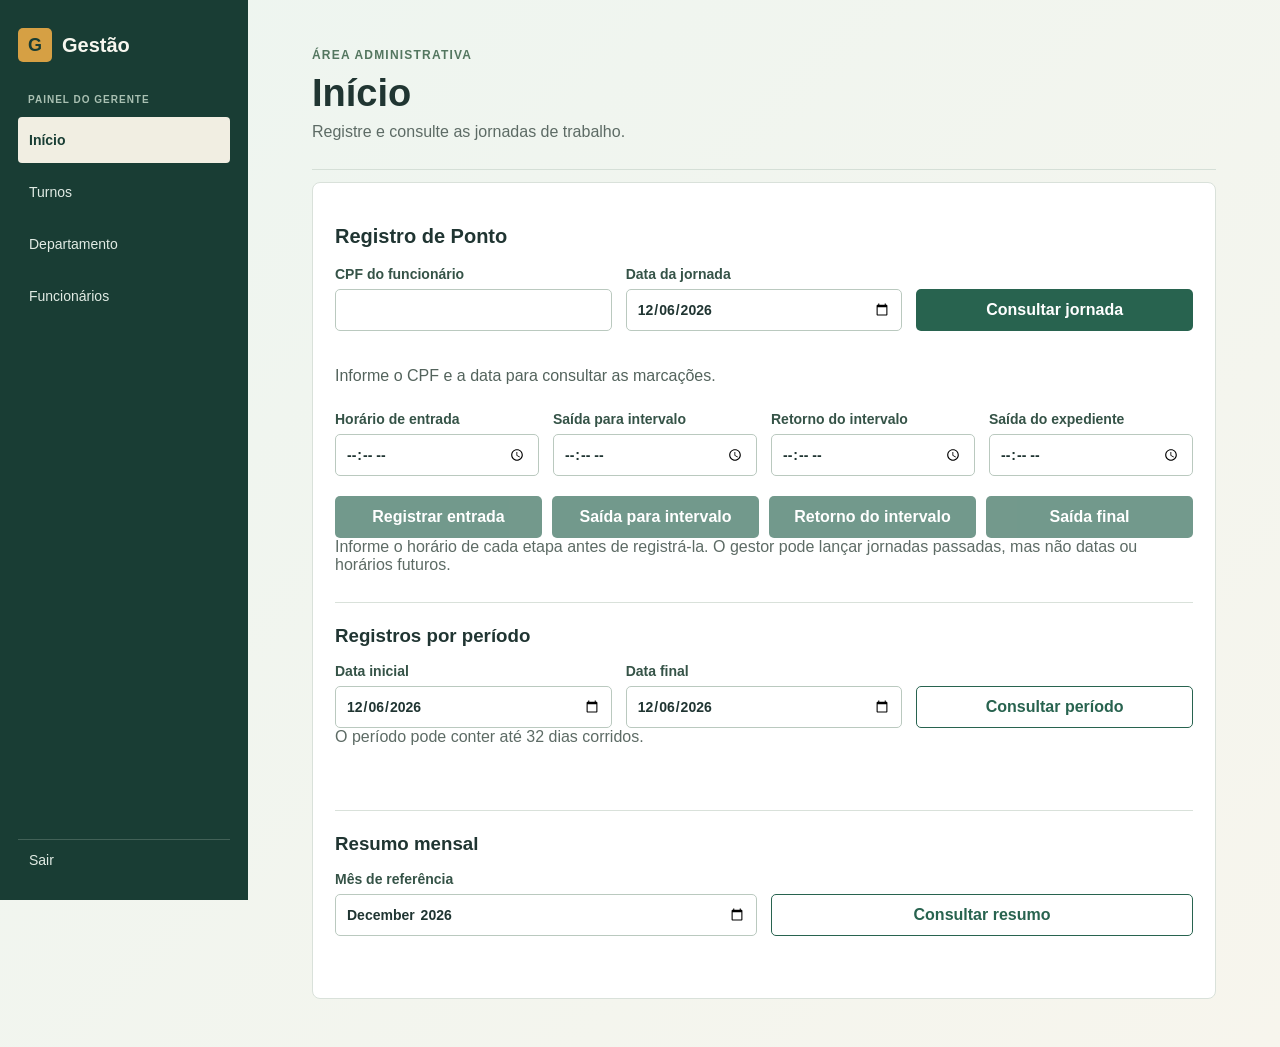
==== commit 69e491d2: "registro ponto com erros" ====
--- a/Front/html/dashboard.html
+++ b/Front/html/dashboard.html
@@ -81,7 +81,7 @@
             <button type="button" data-ponto-marcar="RETORNO_INTERVALO" disabled>Retorno do intervalo</button>
             <button type="button" data-ponto-marcar="SAIDA_FINAL" disabled>Saída final</button>
           </div>
-          <p class="descricao">Informe o horário de cada etapa antes de registrá-la. Cada marcação será vinculada à data da jornada selecionada.</p>
+          <p class="descricao">Informe o horário de cada etapa antes de registrá-la. O gestor pode lançar jornadas passadas, mas não datas ou horários futuros.</p>
 
           <div class="ponto-resumo">
             <h3>Registros por período</h3>
@@ -180,6 +180,13 @@
           Telefone
           <input id="funcionario-telefone" name="telefone" type="tel" maxlength="20" autocomplete="tel" required>
         </label>
+        <label class="campo-funcionario" for="funcionario-cep">
+          CEP
+          <input id="funcionario-cep" name="cep" type="text" inputmode="numeric"
+                 maxlength="9" autocomplete="postal-code" aria-describedby="funcionario-cep-status">
+          <span class="mensagem" id="funcionario-cep-status" data-employee-cep-status
+                role="status" aria-live="polite"></span>
+        </label>
         <label class="campo-funcionario" for="funcionario-endereco">
           Endereço
           <input id="funcionario-endereco" name="endereco" type="text" maxlength="255" autocomplete="street-address" required>
